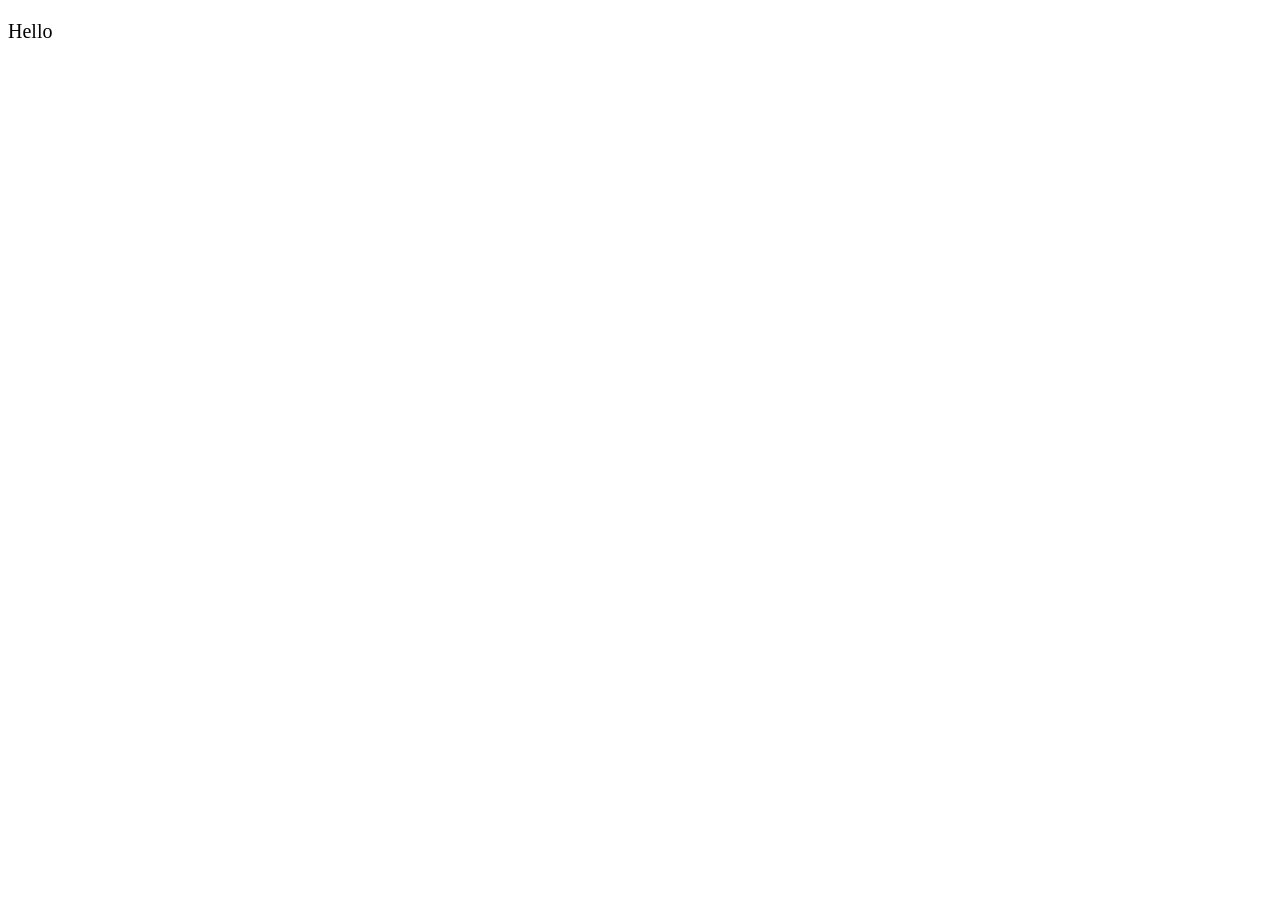
==== index.html @ fdb939b8 "Home add home" ====
<!DOCTYPE html>
<html lang="en">
<head>
  <meta charset="UTF-8">
  <meta http-equiv="X-UA-Compatible" content="IE=Edge">
  <meta name="viewport" content="width=device-width, initial-scale=1">

  <title>HTML</title>
  
  <!-- HTML -->
  

  <!-- Custom Styles -->
  <link rel="stylesheet" href="style.css">
</head>

<body>
  <p>Hello</p>
  <!-- Project -->
  <script src="main.js"></script>
</body>
</html>
---- style.css ----
body {
    font-size: 15pt;
}
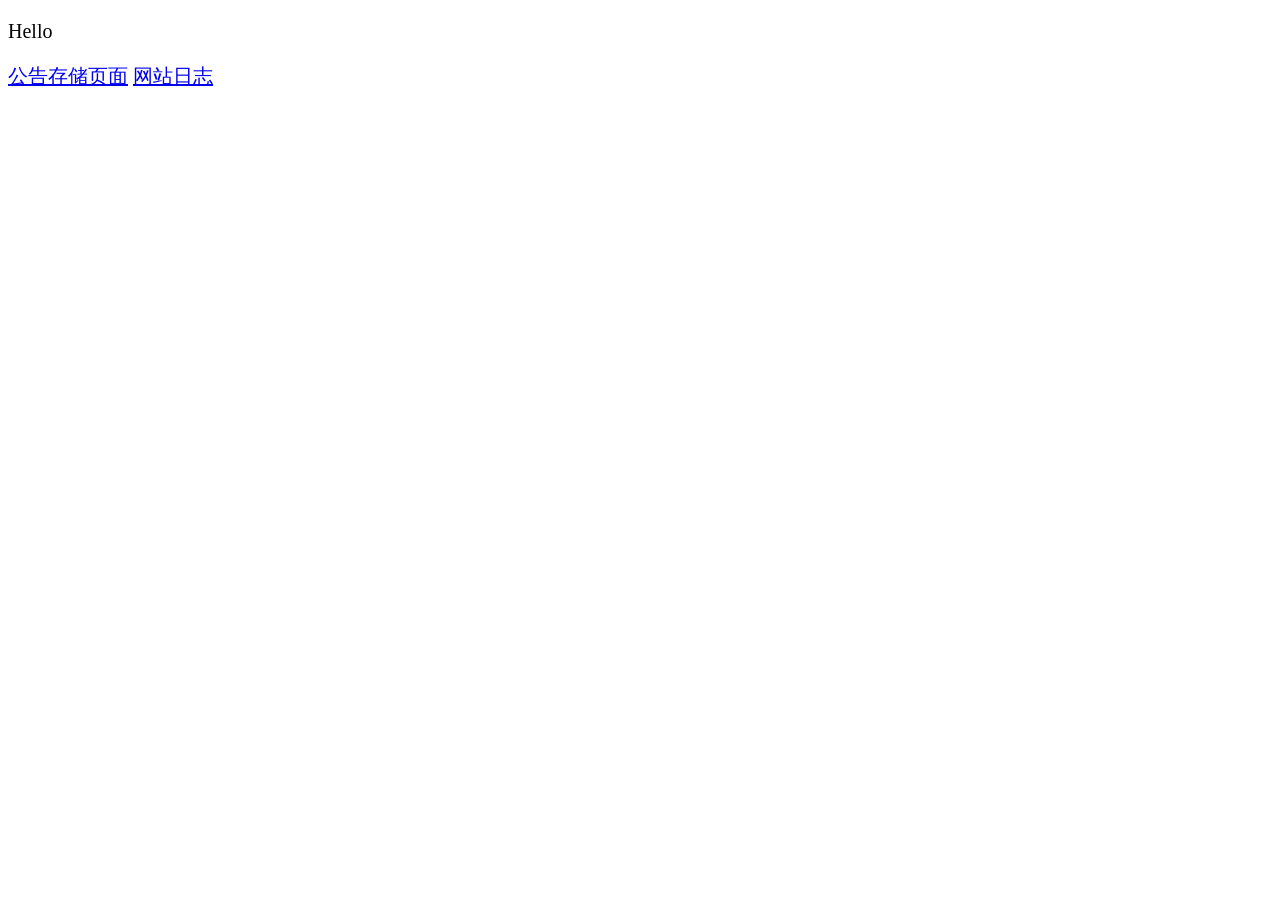
==== commit 2059078f: "Page switching 页面切换" ====
--- a/index.html
+++ b/index.html
@@ -16,7 +16,14 @@
 
 <body>
   <p>Hello</p>
+  <body>
+
+    <a href="kongqig.github.io/update_data">公告存储页面</a>
+
+    <a href="kongqig.github.io/log">网站日志</a>
+
+  </body>
   <!-- Project -->
   <script src="main.js"></script>
 </body>
-</html>+</html>
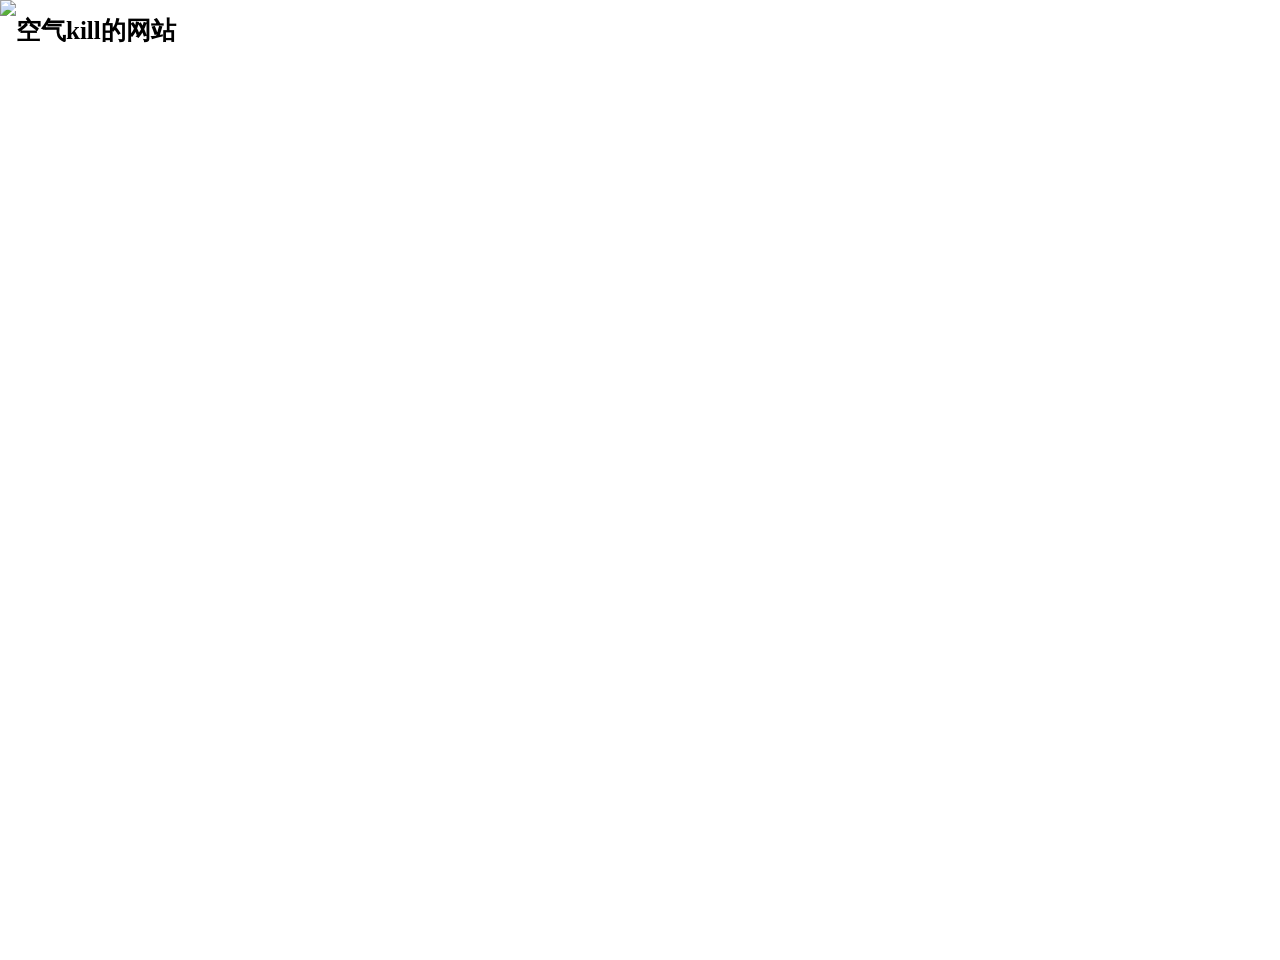
==== commit a896293c: "home_update 更新主页" ====
--- a/index.html
+++ b/index.html
@@ -15,14 +15,31 @@
 </head>
 
 <body>
-  <p>Hello</p>
-  <body>
+<style>
+/*--预设--*/ 
+body { padding:0px;margin: 0px; } 
+#lyrow, #lyrow input, #lyrow textarea { font-size:12px;font-family: 'Microsoft YaHei', '微软雅黑', MicrosoftJhengHei, '华文细黑', STHeiti, MingLiu; } 
+#lyrow { height:100vh;width: 100vw; } 
+#lyrow div { min-height: 18px;  } 
+#lyrow input, #lyrow textarea { border:rgb(235, 235, 235) 1px solid;border-radius: 3px;padding: 5px 8px;outline: 0; } 
+#lyrow input:hover, #lyrow textarea:hover { border: 1px solid #6bc1f2; } 
+/*--编辑--*/ 
+#lyrow .biaotilan { height:60px !important;flex-direction:row;display:flex !important; } 
+#lyrow .zhubuju { width:100%;height:100%;background-image:url(http://www.58html.com/folder/imgcss/202301/2c79add6a38fcf994f4a0dc98e18a5ce.jpg);background-size:auto auto; } 
+#lyrow .html_biaoti { width:200px !important;height:100%;flex-direction:row;display:flex !important; } 
+#lyrow .html_biaoti_wenben { align-items:center;display:flex !important;font-size:25px; } 
 
-    <a href="kongqig.github.io/update_data">公告存储页面</a>
-
-    <a href="kongqig.github.io/log">网站日志</a>
-
-  </body>
+</style>
+<!--下载font-awesome.css图标包-->
+<!--https://www.58html.com/html/template/font-awesome.zip-->
+<link rel="stylesheet" href="https://www.58html.com/gui/css/font-awesome/css/font-awesome.css">
+<div id="lyrow">
+<div class="biaotilan">
+    <img src="http://www.58html.com/folder/imgs/202301/1eac3a40541dc09a4387335aabb1a2c4.jpg" >
+<div class="html_biaoti"> 
+    <h1 class="html_biaoti_wenben">空气kill的网站</h1></div> </div>
+<div class="zhubuju"> </div>
+</div>
   <!-- Project -->
   <script src="main.js"></script>
 </body>
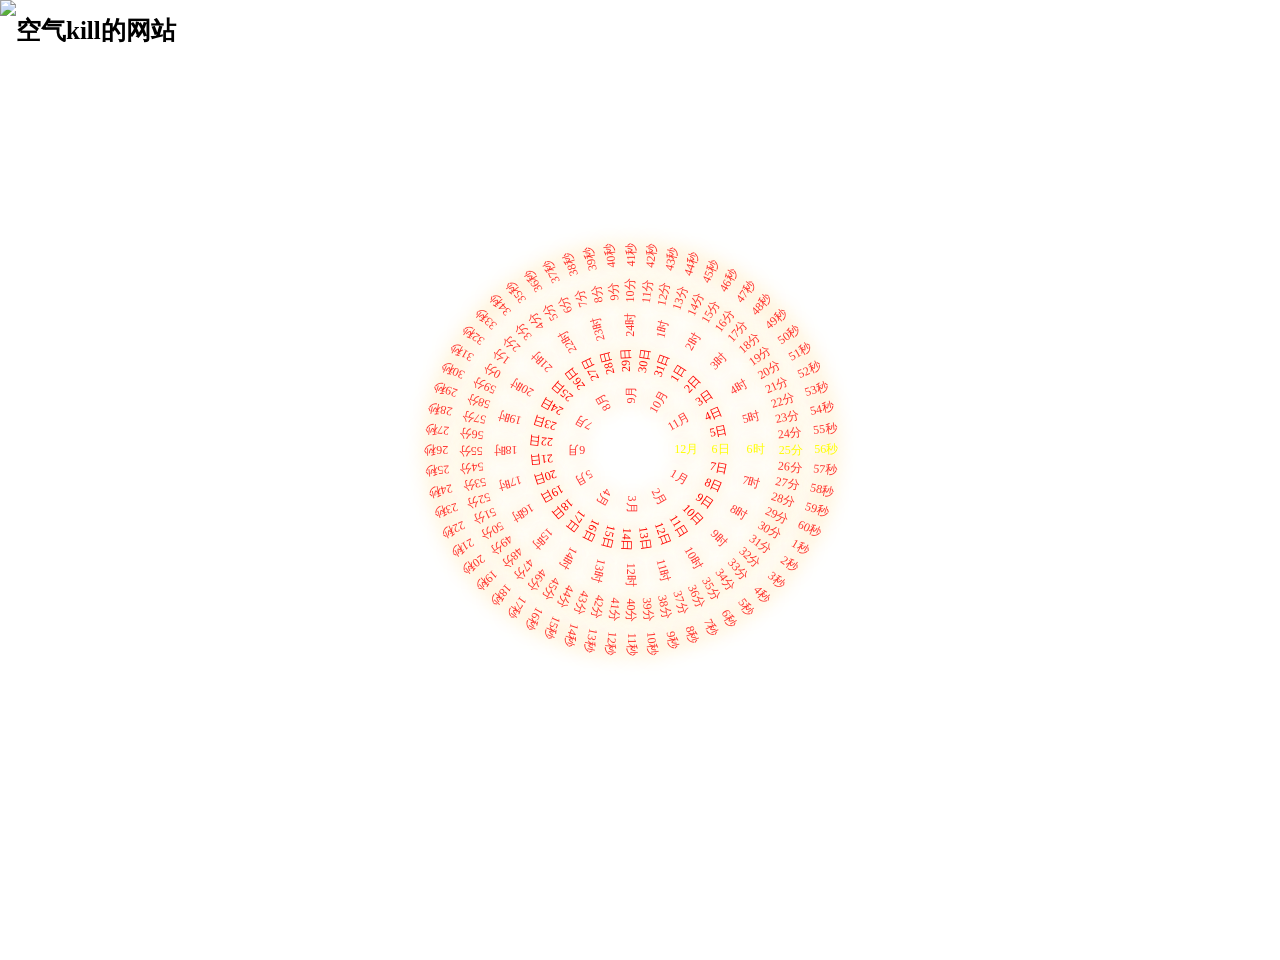
==== commit 805feb7b: "title:update content:更改主页" ====
--- a/index.html
+++ b/index.html
@@ -1,11 +1,66 @@
 <!DOCTYPE html>
-<html lang="en">
+<html lang="zh">
 <head>
   <meta charset="UTF-8">
   <meta http-equiv="X-UA-Compatible" content="IE=Edge">
-  <meta name="viewport" content="width=device-width, initial-scale=1">
+  <!-- <meta name="viewport" content="width=device-width, initial-scale=1"> -->
+  <title>空气kill的网站</title>
 
-  <title>HTML</title>
+  <meta name="viewport" content="width=device-width, initial-scale=1.0, minimum-scale=1.0, maximum-scale=1.0, user-scalable=no" />
+	<style>
+		*{
+			margin: 0;
+			padding: 0;
+		}
+		body{
+			font-size: 14px;
+			background: white;
+			color: gainsboro;
+		}
+		.center{
+			position: absolute;
+			top: 50%;
+			left: 50%;
+			transform: translate(-50%,-50%);
+			width: 18px;
+			height: 18px;
+		}
+		.center > div{
+			transform-origin: left center;
+			/* display: none; */
+			position: absolute;
+			height: 18px;
+			transition: 0.5s transform;
+			text-shadow: 0 0 20px orange;
+		}
+		p{	
+			position: absolute;
+			transform-origin: left center;
+			width: 50px;
+			text-align: center;
+			transition: 0.5s color;
+		}
+		.ck{
+			color: yellow;
+		}
+		
+		
+		.m{
+			color: rgba(255, 0, 0, .8);
+		}
+		.d{
+			color: rgba(255, 0, 0, 1);
+		}
+		.h{
+			color: rgba(255, 0, 0, .8);
+		}
+		.mm{
+			color: rgba(255, 0, 0, .8);
+		}
+		.center .s{
+			color: rgba(255, 0, 0, .8);
+		}
+	</style>
   
   <!-- HTML -->
   
@@ -27,7 +82,7 @@
 #lyrow .biaotilan { height:60px !important;flex-direction:row;display:flex !important; } 
 #lyrow .zhubuju { width:100%;height:100%;background-image:url(http://www.58html.com/folder/imgcss/202301/2c79add6a38fcf994f4a0dc98e18a5ce.jpg);background-size:auto auto; } 
 #lyrow .html_biaoti { width:200px !important;height:100%;flex-direction:row;display:flex !important; } 
-#lyrow .html_biaoti_wenben { align-items:center;display:flex !important;font-size:25px; } 
+#lyrow .html_biaoti_wenben { align-items:center;display:flex !important;font-size:25px;color:rgba(0, 0, 0, 1); } 
 
 </style>
 <!--下载font-awesome.css图标包-->
@@ -38,7 +93,60 @@
     <img src="http://www.58html.com/folder/imgs/202301/1eac3a40541dc09a4387335aabb1a2c4.jpg" >
 <div class="html_biaoti"> 
     <h1 class="html_biaoti_wenben">空气kill的网站</h1></div> </div>
-<div class="zhubuju"> </div>
+<div class="zhubuju">
+  <body>
+    <div class="center">
+      <div class="m"></div>
+      <div class="d"></div>
+      <div class="h"></div>
+      <div class="mm"></div>
+      <div class="s"></div>
+    </div>
+    <script>
+      let is = 0
+      let m = document.querySelector('.m')
+      let d = document.querySelector('.d')
+      let h = document.querySelector('.h')
+      let mm = document.querySelector('.mm')
+      let s = document.querySelector('.s')
+      addText(m,12,30,'月')
+      addText(d,31,65,'日')
+      addText(h,24,100,'时')
+      addText(mm,60,135,'分',true)
+      addText(s,60,170,'秒')
+  
+      function addText(dom,max,trans,txt,ck){
+        for(let i = 0; i < max; i++){
+          let pm = document.createElement('p')
+          pm.innerHTML = (ck ? i : i+1)+txt
+          pm.style.transform = `rotate(${i*(360/max)}deg) translateX(${trans}px)`
+          dom.appendChild(pm)
+        }
+      }
+      
+      setInterval(()=>{
+            let date = new Date()
+          setTime(m,date.getMonth(),12)
+          setTime(d,date.getDate(),31)
+          setTime(h,date.getHours(),24)
+          setTime(mm,date.getMinutes()+1,60)
+          setTime(s,date.getSeconds(),60)
+          
+      },1000)
+      
+      function setTime(dom,timer,max){
+        let p = dom.querySelectorAll('p')
+        dom.style.transform = 'rotate('+(dom==m ? timer : timer -1)*(-360/max)+'deg)'
+        p.forEach(v=>{
+          v.classList.remove('ck')
+        })
+        p[dom==m ? timer : timer-1].classList.add('ck')
+      }
+      
+      
+    </script>
+  </body>
+</div>
 </div>
   <!-- Project -->
   <script src="main.js"></script>
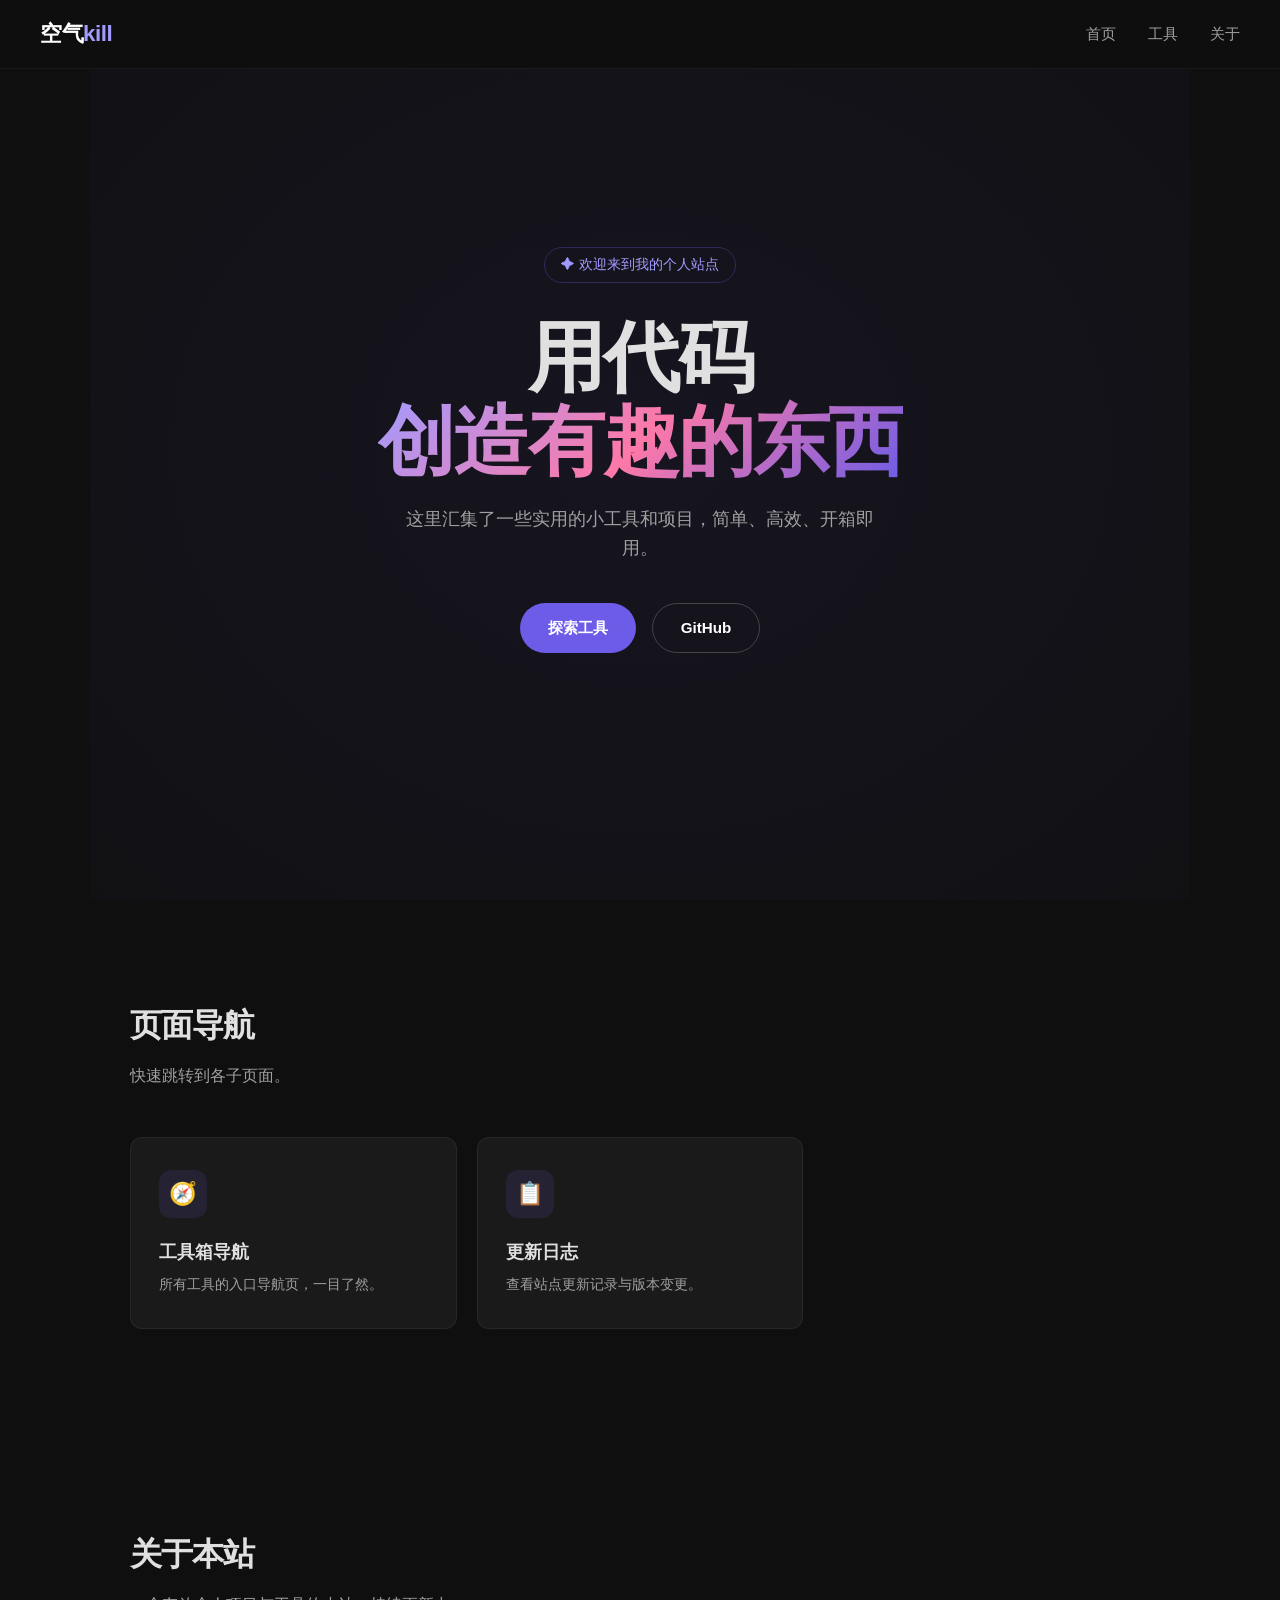
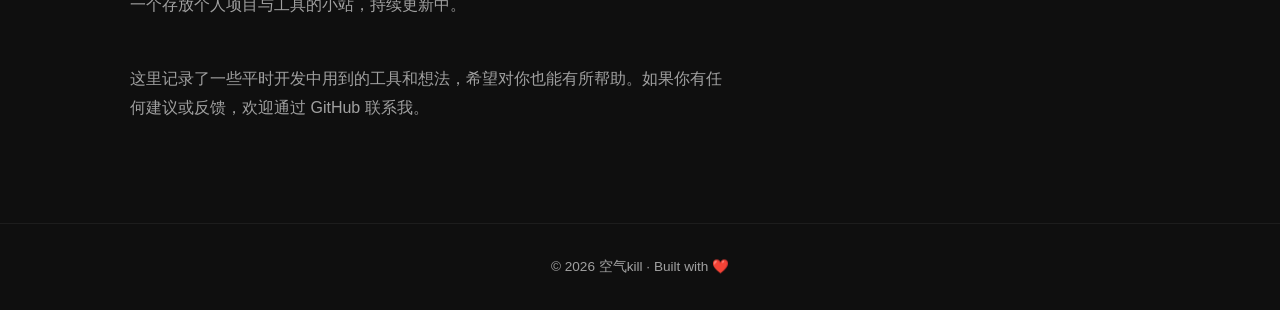
==== commit edc96b43: "更新" ====
--- a/index.html
+++ b/index.html
@@ -1,154 +1,412 @@
 <!DOCTYPE html>
-<html lang="zh">
+<html lang="zh-CN">
 <head>
   <meta charset="UTF-8">
-  <meta http-equiv="X-UA-Compatible" content="IE=Edge">
-  <!-- <meta name="viewport" content="width=device-width, initial-scale=1"> -->
-  <title>空气kill的网站</title>
-
-  <meta name="viewport" content="width=device-width, initial-scale=1.0, minimum-scale=1.0, maximum-scale=1.0, user-scalable=no" />
-	<style>
-		*{
-			margin: 0;
-			padding: 0;
-		}
-		body{
-			font-size: 14px;
-			background: white;
-			color: gainsboro;
-		}
-		.center{
-			position: absolute;
-			top: 50%;
-			left: 50%;
-			transform: translate(-50%,-50%);
-			width: 18px;
-			height: 18px;
-		}
-		.center > div{
-			transform-origin: left center;
-			/* display: none; */
-			position: absolute;
-			height: 18px;
-			transition: 0.5s transform;
-			text-shadow: 0 0 20px orange;
-		}
-		p{	
-			position: absolute;
-			transform-origin: left center;
-			width: 50px;
-			text-align: center;
-			transition: 0.5s color;
-		}
-		.ck{
-			color: yellow;
-		}
-		
-		
-		.m{
-			color: rgba(255, 0, 0, .8);
-		}
-		.d{
-			color: rgba(255, 0, 0, 1);
-		}
-		.h{
-			color: rgba(255, 0, 0, .8);
-		}
-		.mm{
-			color: rgba(255, 0, 0, .8);
-		}
-		.center .s{
-			color: rgba(255, 0, 0, .8);
-		}
-	</style>
-  
-  <!-- HTML -->
-  
-
-  <!-- Custom Styles -->
-  <link rel="stylesheet" href="style.css">
+  <meta name="viewport" content="width=device-width, initial-scale=1.0">
+  <title>空气kill</title>
+  <style>
+    :root {
+      --bg: #0f0f0f;
+      --surface: #1a1a1a;
+      --surface2: #242424;
+      --text: #e0e0e0;
+      --text2: #a0a0a0;
+      --accent: #6c5ce7;
+      --accent2: #a29bfe;
+      --radius: 12px;
+      --transition: 0.3s cubic-bezier(0.4, 0, 0.2, 1);
+    }
+
+    * {
+      margin: 0;
+      padding: 0;
+      box-sizing: border-box;
+    }
+
+    html {
+      scroll-behavior: smooth;
+    }
+
+    body {
+      font-family: -apple-system, BlinkMacSystemFont, 'Segoe UI', 'PingFang SC', 'Microsoft YaHei', sans-serif;
+      background: var(--bg);
+      color: var(--text);
+      line-height: 1.6;
+      -webkit-font-smoothing: antialiased;
+    }
+
+    ::selection {
+      background: var(--accent);
+      color: #fff;
+    }
+
+    /* ====== Nav ====== */
+    nav {
+      position: fixed;
+      top: 0;
+      width: 100%;
+      z-index: 100;
+      padding: 16px 40px;
+      display: flex;
+      justify-content: space-between;
+      align-items: center;
+      background: rgba(15, 15, 15, 0.85);
+      backdrop-filter: blur(20px);
+      -webkit-backdrop-filter: blur(20px);
+      border-bottom: 1px solid rgba(255, 255, 255, 0.05);
+    }
+
+    nav .logo {
+      font-size: 1.4rem;
+      font-weight: 700;
+      letter-spacing: -0.5px;
+      color: #fff;
+    }
+
+    nav .logo span {
+      color: var(--accent2);
+    }
+
+    nav .links {
+      display: flex;
+      gap: 32px;
+      list-style: none;
+    }
+
+    nav .links a {
+      color: var(--text2);
+      text-decoration: none;
+      font-size: 0.95rem;
+      transition: var(--transition);
+      position: relative;
+    }
+
+    nav .links a::after {
+      content: '';
+      position: absolute;
+      bottom: -4px;
+      left: 0;
+      width: 0;
+      height: 2px;
+      background: var(--accent);
+      transition: var(--transition);
+    }
+
+    nav .links a:hover {
+      color: #fff;
+    }
+
+    nav .links a:hover::after {
+      width: 100%;
+    }
+
+    /* ====== Hero ====== */
+    .hero {
+      min-height: 100vh;
+      display: flex;
+      flex-direction: column;
+      justify-content: center;
+      align-items: center;
+      text-align: center;
+      padding: 0 24px;
+      position: relative;
+      overflow: hidden;
+    }
+
+    .hero::before {
+      content: '';
+      position: absolute;
+      top: -50%;
+      left: -50%;
+      width: 200%;
+      height: 200%;
+      background: radial-gradient(ellipse at center, rgba(108, 92, 231, 0.08) 0%, transparent 70%);
+      animation: heroGlow 8s ease-in-out infinite;
+    }
+
+    @keyframes heroGlow {
+      0%, 100% { transform: translate(0, 0); }
+      33% { transform: translate(30px, -30px); }
+      66% { transform: translate(-20px, 20px); }
+    }
+
+    .hero .badge {
+      display: inline-block;
+      padding: 6px 16px;
+      border: 1px solid rgba(108, 92, 231, 0.3);
+      border-radius: 50px;
+      font-size: 0.85rem;
+      color: var(--accent2);
+      margin-bottom: 32px;
+      position: relative;
+      z-index: 1;
+      animation: fadeInUp 0.8s ease forwards;
+    }
+
+    .hero h1 {
+      font-size: clamp(2.5rem, 6vw, 5rem);
+      font-weight: 800;
+      letter-spacing: -2px;
+      line-height: 1.1;
+      position: relative;
+      z-index: 1;
+      animation: fadeInUp 0.8s 0.1s ease forwards;
+      opacity: 0;
+    }
+
+    .hero h1 .gradient {
+      background: linear-gradient(135deg, var(--accent2), #fd79a8, var(--accent));
+      -webkit-background-clip: text;
+      -webkit-text-fill-color: transparent;
+      background-clip: text;
+    }
+
+    .hero p {
+      font-size: 1.15rem;
+      color: var(--text2);
+      max-width: 480px;
+      margin-top: 20px;
+      position: relative;
+      z-index: 1;
+      animation: fadeInUp 0.8s 0.2s ease forwards;
+      opacity: 0;
+    }
+
+    .hero .actions {
+      display: flex;
+      gap: 16px;
+      margin-top: 40px;
+      position: relative;
+      z-index: 1;
+      animation: fadeInUp 0.8s 0.3s ease forwards;
+      opacity: 0;
+    }
+
+    @keyframes fadeInUp {
+      from {
+        opacity: 0;
+        transform: translateY(24px);
+      }
+      to {
+        opacity: 1;
+        transform: translateY(0);
+      }
+    }
+
+    .btn {
+      display: inline-flex;
+      align-items: center;
+      gap: 8px;
+      padding: 12px 28px;
+      border-radius: 50px;
+      font-size: 0.95rem;
+      font-weight: 600;
+      text-decoration: none;
+      transition: var(--transition);
+      cursor: pointer;
+      border: none;
+    }
+
+    .btn-primary {
+      background: var(--accent);
+      color: #fff;
+    }
+
+    .btn-primary:hover {
+      background: #7c6cf0;
+      transform: translateY(-2px);
+      box-shadow: 0 8px 30px rgba(108, 92, 231, 0.35);
+    }
+
+    .btn-outline {
+      border: 1px solid rgba(255, 255, 255, 0.2);
+      color: #fff;
+      background: transparent;
+    }
+
+    .btn-outline:hover {
+      border-color: rgba(255, 255, 255, 0.5);
+      background: rgba(255, 255, 255, 0.05);
+      transform: translateY(-2px);
+    }
+
+    /* ====== Sections ====== */
+    section {
+      padding: 100px 40px;
+      max-width: 1100px;
+      margin: 0 auto;
+    }
+
+    .section-title {
+      font-size: 2rem;
+      font-weight: 700;
+      letter-spacing: -1px;
+      margin-bottom: 12px;
+    }
+
+    .section-subtitle {
+      color: var(--text2);
+      font-size: 1rem;
+      margin-bottom: 48px;
+    }
+
+    /* ====== Tools Grid ====== */
+    .tools-grid {
+      display: grid;
+      grid-template-columns: repeat(auto-fill, minmax(280px, 1fr));
+      gap: 20px;
+    }
+
+    .tool-card {
+      background: var(--surface);
+      border: 1px solid rgba(255, 255, 255, 0.06);
+      border-radius: var(--radius);
+      padding: 32px 28px;
+      transition: var(--transition);
+      text-decoration: none;
+      color: inherit;
+      display: block;
+      position: relative;
+    }
+
+    .tool-card:hover {
+      background: var(--surface2);
+      border-color: rgba(255, 255, 255, 0.12);
+      transform: translateY(-4px);
+      box-shadow: 0 20px 50px rgba(0, 0, 0, 0.4);
+    }
+
+    .tool-card .icon {
+      width: 48px;
+      height: 48px;
+      border-radius: var(--radius);
+      display: flex;
+      align-items: center;
+      justify-content: center;
+      font-size: 1.4rem;
+      margin-bottom: 20px;
+      background: rgba(108, 92, 231, 0.12);
+    }
+
+    .tool-card h3 {
+      font-size: 1.1rem;
+      font-weight: 600;
+      margin-bottom: 8px;
+    }
+
+    .tool-card p {
+      font-size: 0.9rem;
+      color: var(--text2);
+      line-height: 1.5;
+    }
+
+    .tool-card .arrow {
+      position: absolute;
+      top: 32px;
+      right: 28px;
+      color: var(--text2);
+      opacity: 0;
+      transform: translateX(-8px);
+      transition: var(--transition);
+    }
+
+    .tool-card:hover .arrow {
+      opacity: 1;
+      transform: translateX(0);
+    }
+
+    /* ====== Footer ====== */
+    footer {
+      border-top: 1px solid rgba(255, 255, 255, 0.06);
+      padding: 32px 40px;
+      text-align: center;
+      color: var(--text2);
+      font-size: 0.85rem;
+    }
+
+    /* ====== Responsive ====== */
+    @media (max-width: 768px) {
+      nav {
+        padding: 14px 20px;
+      }
+
+      nav .links {
+        gap: 20px;
+      }
+
+      section {
+        padding: 80px 20px;
+      }
+
+      .hero h1 {
+        font-size: 2.2rem;
+      }
+    }
+
+    @media (max-width: 480px) {
+      nav .links {
+        display: none;
+      }
+
+      .hero .actions {
+        flex-direction: column;
+        align-items: center;
+      }
+    }
+  </style>
 </head>
-
 <body>
-<style>
-/*--预设--*/ 
-body { padding:0px;margin: 0px; } 
-#lyrow, #lyrow input, #lyrow textarea { font-size:12px;font-family: 'Microsoft YaHei', '微软雅黑', MicrosoftJhengHei, '华文细黑', STHeiti, MingLiu; } 
-#lyrow { height:100vh;width: 100vw; } 
-#lyrow div { min-height: 18px;  } 
-#lyrow input, #lyrow textarea { border:rgb(235, 235, 235) 1px solid;border-radius: 3px;padding: 5px 8px;outline: 0; } 
-#lyrow input:hover, #lyrow textarea:hover { border: 1px solid #6bc1f2; } 
-/*--编辑--*/ 
-#lyrow .biaotilan { height:60px !important;flex-direction:row;display:flex !important; } 
-#lyrow .zhubuju { width:100%;height:100%;background-image:url(http://www.58html.com/folder/imgcss/202301/2c79add6a38fcf994f4a0dc98e18a5ce.jpg);background-size:auto auto; } 
-#lyrow .html_biaoti { width:200px !important;height:100%;flex-direction:row;display:flex !important; } 
-#lyrow .html_biaoti_wenben { align-items:center;display:flex !important;font-size:25px;color:rgba(0, 0, 0, 1); } 
-
-</style>
-<!--下载font-awesome.css图标包-->
-<!--https://www.58html.com/html/template/font-awesome.zip-->
-<link rel="stylesheet" href="https://www.58html.com/gui/css/font-awesome/css/font-awesome.css">
-<div id="lyrow">
-<div class="biaotilan">
-    <img src="http://www.58html.com/folder/imgs/202301/1eac3a40541dc09a4387335aabb1a2c4.jpg" >
-<div class="html_biaoti"> 
-    <h1 class="html_biaoti_wenben">空气kill的网站</h1></div> </div>
-<div class="zhubuju">
-  <body>
-    <div class="center">
-      <div class="m"></div>
-      <div class="d"></div>
-      <div class="h"></div>
-      <div class="mm"></div>
-      <div class="s"></div>
+  <nav>
+    <div class="logo">空气<span>kill</span></div>
+    <ul class="links">
+      <li><a href="#home">首页</a></li>
+      <li><a href="#tools">工具</a></li>
+      <li><a href="#about">关于</a></li>
+    </ul>
+  </nav>
+
+  <section class="hero" id="home">
+    <div class="badge">✦ 欢迎来到我的个人站点</div>
+    <h1>
+      用代码<br>
+      <span class="gradient">创造有趣的东西</span>
+    </h1>
+    <p>这里汇集了一些实用的小工具和项目，简单、高效、开箱即用。</p>
+    <div class="actions">
+      <a href="#tools" class="btn btn-primary">探索工具</a>
+      <a href="https://github.com/kongqig" class="btn btn-outline" target="_blank">GitHub</a>
     </div>
-    <script>
-      let is = 0
-      let m = document.querySelector('.m')
-      let d = document.querySelector('.d')
-      let h = document.querySelector('.h')
-      let mm = document.querySelector('.mm')
-      let s = document.querySelector('.s')
-      addText(m,12,30,'月')
-      addText(d,31,65,'日')
-      addText(h,24,100,'时')
-      addText(mm,60,135,'分',true)
-      addText(s,60,170,'秒')
-  
-      function addText(dom,max,trans,txt,ck){
-        for(let i = 0; i < max; i++){
-          let pm = document.createElement('p')
-          pm.innerHTML = (ck ? i : i+1)+txt
-          pm.style.transform = `rotate(${i*(360/max)}deg) translateX(${trans}px)`
-          dom.appendChild(pm)
-        }
-      }
-      
-      setInterval(()=>{
-            let date = new Date()
-          setTime(m,date.getMonth(),12)
-          setTime(d,date.getDate(),31)
-          setTime(h,date.getHours(),24)
-          setTime(mm,date.getMinutes()+1,60)
-          setTime(s,date.getSeconds(),60)
-          
-      },1000)
-      
-      function setTime(dom,timer,max){
-        let p = dom.querySelectorAll('p')
-        dom.style.transform = 'rotate('+(dom==m ? timer : timer -1)*(-360/max)+'deg)'
-        p.forEach(v=>{
-          v.classList.remove('ck')
-        })
-        p[dom==m ? timer : timer-1].classList.add('ck')
-      }
-      
-      
-    </script>
-  </body>
-</div>
-</div>
-  <!-- Project -->
-  <script src="main.js"></script>
+  </section>
+
+  <section id="tools">
+    <h2 class="section-title">页面导航</h2>
+    <p class="section-subtitle">快速跳转到各子页面。</p>
+    <div class="tools-grid">
+      <a href="pages/index.html" class="tool-card">
+        <div class="icon">🧭</div>
+        <h3>工具箱导航</h3>
+        <p>所有工具的入口导航页，一目了然。</p>
+        <span class="arrow">→</span>
+      </a>
+      <a href="log.html" class="tool-card">
+        <div class="icon">📋</div>
+        <h3>更新日志</h3>
+        <p>查看站点更新记录与版本变更。</p>
+        <span class="arrow">→</span>
+      </a>
+    </div>
+  </section>
+
+  <section id="about">
+    <h2 class="section-title">关于本站</h2>
+    <p class="section-subtitle">一个存放个人项目与工具的小站，持续更新中。</p>
+    <p style="color: var(--text2); max-width: 600px; line-height: 1.8;">
+      这里记录了一些平时开发中用到的工具和想法，希望对你也能有所帮助。如果你有任何建议或反馈，欢迎通过 GitHub 联系我。
+    </p>
+  </section>
+
+  <footer>
+    <p>&copy; 2026 空气kill · Built with ❤️</p>
+  </footer>
 </body>
-</html>
+</html>
